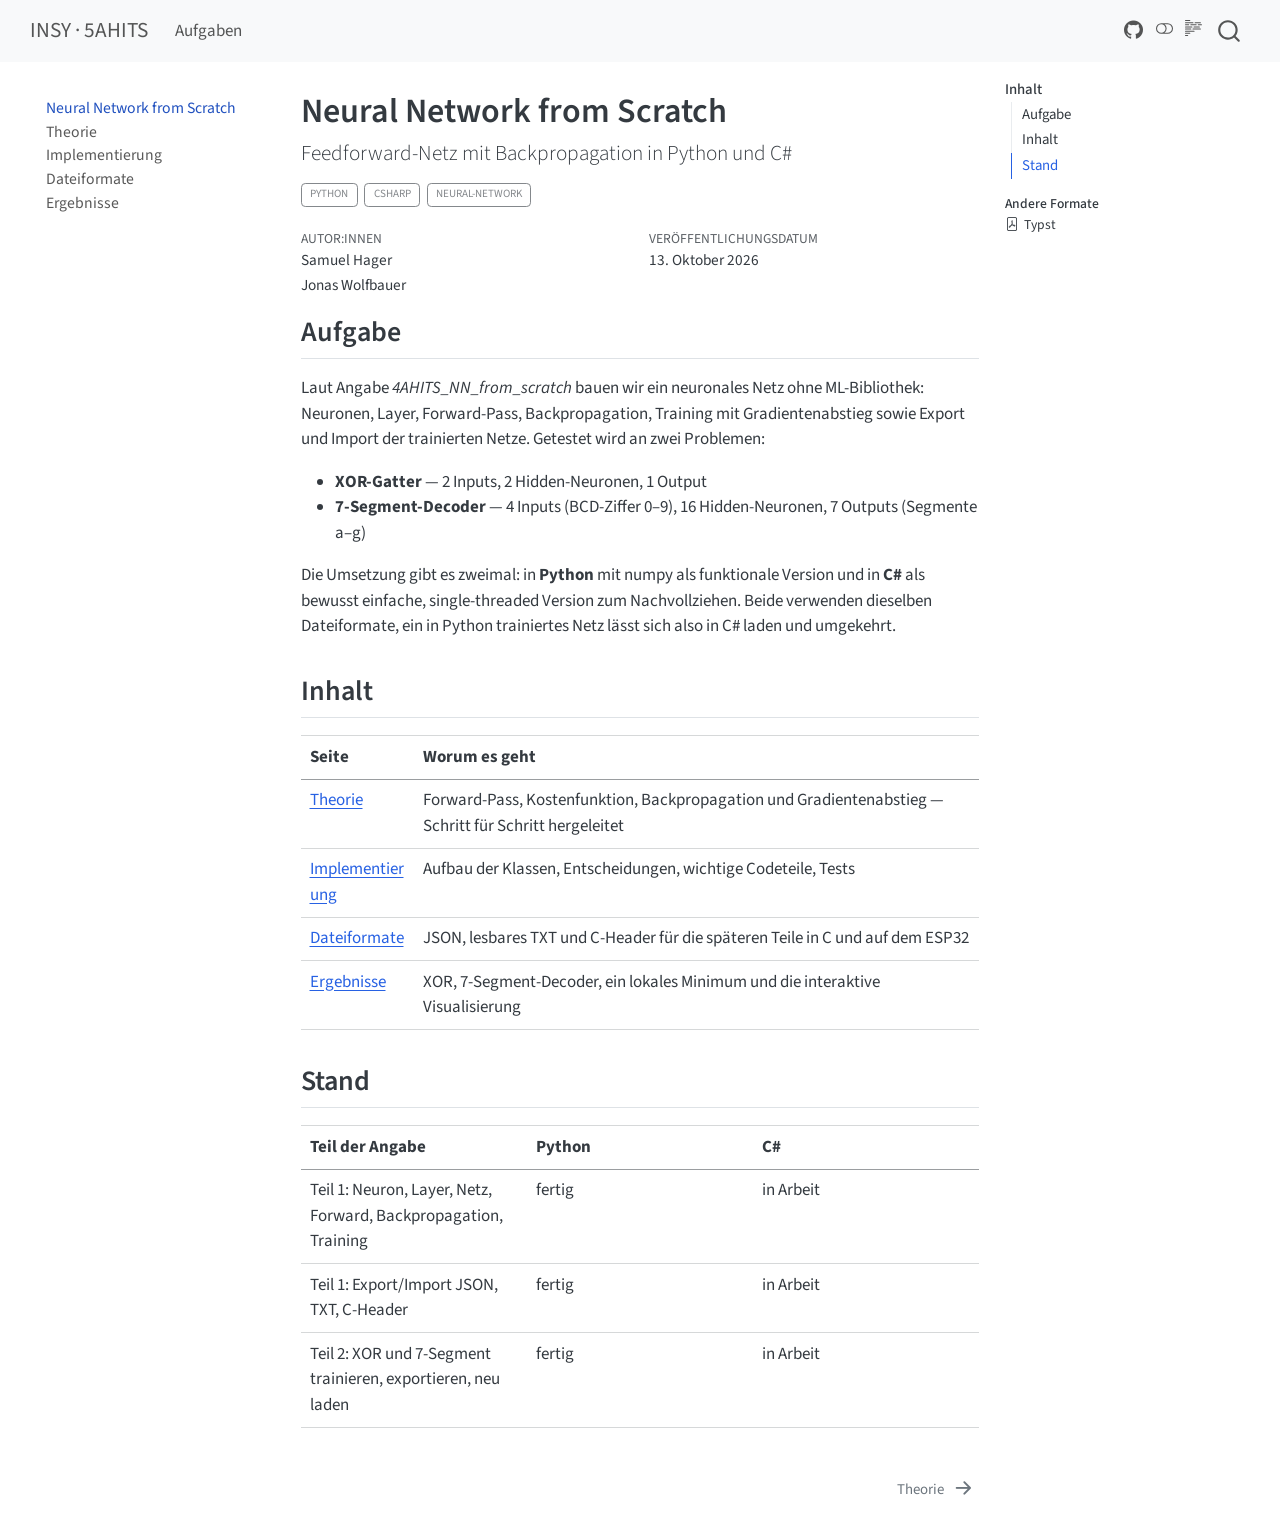
==== 01-neural-network/index.html @ b605497b "Built site for gh-pages" ====
<!DOCTYPE html>
<html xmlns="http://www.w3.org/1999/xhtml" lang="de" xml:lang="de"><head>

<meta charset="utf-8">
<meta name="generator" content="quarto-1.10.19">

<meta name="viewport" content="width=device-width, initial-scale=1.0, user-scalable=yes">

<meta name="author" content="Samuel Hager">
<meta name="author" content="Jonas Wolfbauer">

<title>Neural Network from Scratch – INSY · 5AHITS</title>
<style>
/* Default styles provided by pandoc.
** See https://pandoc.org/MANUAL.html#variables-for-html for config info.
*/
span.smallcaps{font-variant: small-caps;}
div.columns{display: flex; gap: 1.5em;}
div.column{flex: auto;}
@media screen {
div.columns{gap: min(4vw, 1.5em);}
div.column{overflow-x: auto;}
}
div.hanging-indent{margin-left: 1.5em; text-indent: -1.5em;}
ul.task-list{list-style: none;}
ul.task-list li input[type="checkbox"] {
  width: 0.8em;
  margin: 0 0.8em 0.2em -1em; /* quarto-specific, see https://github.com/quarto-dev/quarto-cli/issues/4556 */ 
  vertical-align: middle;
}
</style>


<script src="../site_libs/quarto-nav/quarto-nav.js"></script>
<script src="../site_libs/quarto-nav/headroom.min.js"></script>
<script src="../site_libs/clipboard/clipboard.min.js"></script>
<script src="../site_libs/quarto-search/autocomplete.umd.js"></script>
<script src="../site_libs/quarto-search/fuse.min.js"></script>
<script src="../site_libs/quarto-search/quarto-search.js"></script>
<meta name="quarto:offset" content="../">
<link href="../01-neural-network/theorie.html" rel="next">
<script src="../site_libs/quarto-html/quarto.js" type="module"></script>
<script src="../site_libs/quarto-html/tabsets/tabsets.js" type="module"></script>
<script src="../site_libs/quarto-html/popper.min.js"></script>
<script src="../site_libs/quarto-html/tippy.umd.min.js"></script>
<script src="../site_libs/quarto-html/anchor.min.js"></script>
<link href="../site_libs/quarto-html/tippy.css" rel="stylesheet">
<link href="../site_libs/quarto-html/quarto-syntax-highlighting-bf27225e3a48a9273f3daa8f8e829971.css" rel="stylesheet" class="quarto-color-scheme" id="quarto-text-highlighting-styles">
<link href="../site_libs/quarto-html/quarto-syntax-highlighting-dark-b626d73c4c936ccc3cb08be7d45d1df6.css" rel="stylesheet" class="quarto-color-scheme quarto-color-alternate" id="quarto-text-highlighting-styles">
<link href="../site_libs/quarto-html/quarto-syntax-highlighting-bf27225e3a48a9273f3daa8f8e829971.css" rel="stylesheet" class="quarto-color-scheme-extra" id="quarto-text-highlighting-styles">
<script src="../site_libs/bootstrap/bootstrap.min.js"></script>
<link href="../site_libs/bootstrap/bootstrap-icons.css" rel="stylesheet">
<link href="../site_libs/bootstrap/bootstrap-574f58f4068bb8f43535e6e9c10c5508.min.css" rel="stylesheet" append-hash="true" class="quarto-color-scheme" id="quarto-bootstrap" data-mode="light">
<link href="../site_libs/bootstrap/bootstrap-dark-c50a485a82000a384c27c438c4d1d959.min.css" rel="stylesheet" append-hash="true" class="quarto-color-scheme quarto-color-alternate" id="quarto-bootstrap" data-mode="dark">
<link href="../site_libs/bootstrap/bootstrap-574f58f4068bb8f43535e6e9c10c5508.min.css" rel="stylesheet" append-hash="true" class="quarto-color-scheme-extra" id="quarto-bootstrap" data-mode="light">
<script id="quarto-search-options" type="application/json">{
  "location": "navbar",
  "copy-button": false,
  "collapse-after": 3,
  "panel-placement": "end",
  "type": "overlay",
  "limit": 50,
  "keyboard-shortcut": [
    "f",
    "/",
    "s"
  ],
  "show-item-context": false,
  "language": {
    "search-no-results-text": "Keine Treffer",
    "search-matching-documents-text": "Treffer",
    "search-copy-link-title": "Link in die Suche kopieren",
    "search-hide-matches-text": "Zusätzliche Treffer verbergen",
    "search-more-match-text": "weitere Treffer in diesem Dokument",
    "search-more-matches-text": "weitere Treffer in diesem Dokument",
    "search-clear-button-title": "Zurücksetzen",
    "search-text-placeholder": "",
    "search-detached-cancel-button-title": "Abbrechen",
    "search-submit-button-title": "Abschicken",
    "search-label": "Suchen"
  }
}</script>
<style>html{ scroll-behavior: smooth; }</style>


</head>

<body class="nav-sidebar floating nav-fixed quarto-light"><script id="quarto-html-before-body" type="application/javascript">
    const toggleBodyColorMode = (bsSheetEl) => {
      const mode = bsSheetEl.getAttribute("data-mode");
      const bodyEl = window.document.querySelector("body");
      if (mode === "dark") {
        bodyEl.classList.add("quarto-dark");
        bodyEl.classList.remove("quarto-light");
      } else {
        bodyEl.classList.add("quarto-light");
        bodyEl.classList.remove("quarto-dark");
      }
    }
    const toggleBodyColorPrimary = () => {
      const bsSheetEl = window.document.querySelector("link#quarto-bootstrap:not([rel=disabled-stylesheet])");
      if (bsSheetEl) {
        toggleBodyColorMode(bsSheetEl);
      }
    }
    const setColorSchemeToggle = (alternate) => {
      const toggles = window.document.querySelectorAll('.quarto-color-scheme-toggle');
      for (let i=0; i < toggles.length; i++) {
        const toggle = toggles[i];
        if (toggle) {
          if (alternate) {
            toggle.classList.add("alternate");
          } else {
            toggle.classList.remove("alternate");
          }
        }
      }
    };
    const toggleColorMode = (alternate) => {
      // Switch the stylesheets
      const primaryStylesheets = window.document.querySelectorAll('link.quarto-color-scheme:not(.quarto-color-alternate)');
      const alternateStylesheets = window.document.querySelectorAll('link.quarto-color-scheme.quarto-color-alternate');
      manageTransitions('#quarto-margin-sidebar .nav-link', false);
      if (alternate) {
        // note: dark is layered on light, we don't disable primary!
        enableStylesheet(alternateStylesheets);
        for (const sheetNode of alternateStylesheets) {
          if (sheetNode.id === "quarto-bootstrap") {
            toggleBodyColorMode(sheetNode);
          }
        }
      } else {
        disableStylesheet(alternateStylesheets);
        enableStylesheet(primaryStylesheets)
        toggleBodyColorPrimary();
      }
      manageTransitions('#quarto-margin-sidebar .nav-link', true);
      // Switch the toggles
      setColorSchemeToggle(alternate)
      // Hack to workaround the fact that safari doesn't
      // properly recolor the scrollbar when toggling (#1455)
      if (navigator.userAgent.indexOf('Safari') > 0 && navigator.userAgent.indexOf('Chrome') == -1) {
        manageTransitions("body", false);
        window.scrollTo(0, 1);
        setTimeout(() => {
          window.scrollTo(0, 0);
          manageTransitions("body", true);
        }, 40);
      }
    }
    const disableStylesheet = (stylesheets) => {
      for (let i=0; i < stylesheets.length; i++) {
        const stylesheet = stylesheets[i];
        stylesheet.rel = 'disabled-stylesheet';
      }
    }
    const enableStylesheet = (stylesheets) => {
      for (let i=0; i < stylesheets.length; i++) {
        const stylesheet = stylesheets[i];
        if(stylesheet.rel !== 'stylesheet') { // for Chrome, which will still FOUC without this check
          stylesheet.rel = 'stylesheet';
        }
      }
    }
    const manageTransitions = (selector, allowTransitions) => {
      const els = window.document.querySelectorAll(selector);
      for (let i=0; i < els.length; i++) {
        const el = els[i];
        if (allowTransitions) {
          el.classList.remove('notransition');
        } else {
          el.classList.add('notransition');
        }
      }
    }
    const isFileUrl = () => {
      return window.location.protocol === 'file:';
    }
    const hasAlternateSentinel = () => {
      let styleSentinel = getColorSchemeSentinel();
      if (styleSentinel !== null) {
        return styleSentinel === "alternate";
      } else {
        return false;
      }
    }
    const setStyleSentinel = (alternate) => {
      const value = alternate ? "alternate" : "default";
      if (!isFileUrl()) {
        window.localStorage.setItem("quarto-color-scheme", value);
      } else {
        localAlternateSentinel = value;
      }
    }
    const getColorSchemeSentinel = () => {
      if (!isFileUrl()) {
        const storageValue = window.localStorage.getItem("quarto-color-scheme");
        return storageValue != null ? storageValue : localAlternateSentinel;
      } else {
        return localAlternateSentinel;
      }
    }
    const toggleGiscusIfUsed = (isAlternate, darkModeDefault) => {
      const baseTheme = document.querySelector('#giscus-base-theme')?.value ?? 'light';
      const alternateTheme = document.querySelector('#giscus-alt-theme')?.value ?? 'dark';
      let newTheme = '';
      if(authorPrefersDark) {
        newTheme = isAlternate ? baseTheme : alternateTheme;
      } else {
        newTheme = isAlternate ? alternateTheme : baseTheme;
      }
      const changeGiscusTheme = () => {
        // From: https://github.com/giscus/giscus/issues/336
        const sendMessage = (message) => {
          const iframe = document.querySelector('iframe.giscus-frame');
          if (!iframe) return;
          iframe.contentWindow.postMessage({ giscus: message }, 'https://giscus.app');
        }
        sendMessage({
          setConfig: {
            theme: newTheme
          }
        });
      }
      const isGiscussLoaded = window.document.querySelector('iframe.giscus-frame') !== null;
      if (isGiscussLoaded) {
        changeGiscusTheme();
      }
    };
    const authorPrefersDark = false;
    const darkModeDefault = authorPrefersDark;
      document.querySelector('link#quarto-text-highlighting-styles.quarto-color-scheme-extra').rel = 'disabled-stylesheet';
      document.querySelector('link#quarto-bootstrap.quarto-color-scheme-extra').rel = 'disabled-stylesheet';
    let localAlternateSentinel = darkModeDefault ? 'alternate' : 'default';
    // Dark / light mode switch
    window.quartoToggleColorScheme = () => {
      // Read the current dark / light value
      let toAlternate = !hasAlternateSentinel();
      toggleColorMode(toAlternate);
      setStyleSentinel(toAlternate);
      toggleGiscusIfUsed(toAlternate, darkModeDefault);
      window.dispatchEvent(new Event('resize'));
    };
    // Switch to dark mode if need be
    if (hasAlternateSentinel()) {
      toggleColorMode(true);
    } else {
      toggleColorMode(false);
    }
  </script>

<div id="quarto-search-results"></div>
  <header id="quarto-header" class="headroom fixed-top">
    <nav class="navbar navbar-expand-lg " data-bs-theme="dark">
      <div class="navbar-container container-fluid">
      <div class="navbar-brand-container mx-auto">
    <a class="navbar-brand" href="../index.html">
    <span class="navbar-title">INSY · 5AHITS</span>
    </a>
  </div>
            <div id="quarto-search" class="" title="Suchen"></div>
          <button class="navbar-toggler" type="button" data-bs-toggle="collapse" data-bs-target="#navbarCollapse" aria-controls="navbarCollapse" role="menu" aria-expanded="false" aria-label="Navigation umschalten" onclick="if (window.quartoToggleHeadroom) { window.quartoToggleHeadroom(); }">
  <span class="navbar-toggler-icon"></span>
</button>
          <div class="collapse navbar-collapse" id="navbarCollapse">
            <ul class="navbar-nav navbar-nav-scroll me-auto">
  <li class="nav-item">
    <a class="nav-link" href="../index.html"> 
<span class="menu-text">Aufgaben</span></a>
  </li>  
</ul>
            <ul class="navbar-nav navbar-nav-scroll ms-auto">
  <li class="nav-item compact">
    <a class="nav-link" href="https://github.com/Jonas-Wolfbauer/5AHITS_2026_2027_INSY"> <i class="bi bi-github" role="img" aria-label="Code auf GitHub">
</i> 
<span class="menu-text"></span></a>
  </li>  
</ul>
          </div> <!-- /navcollapse -->
            <div class="quarto-navbar-tools">
  <a href="" class="quarto-color-scheme-toggle quarto-navigation-tool  px-1" onclick="window.quartoToggleColorScheme(); return false;" title="Dunkelmodus umschalten"><i class="bi"></i></a>
  <a href="" class="quarto-reader-toggle quarto-navigation-tool px-1" onclick="window.quartoToggleReader(); return false;" title="Lesemodus umschalten">
  <div class="quarto-reader-toggle-btn">
  <i class="bi"></i>
  </div>
</a>
</div>
      </div> <!-- /container-fluid -->
    </nav>
  <nav class="quarto-secondary-nav">
    <div class="container-fluid d-flex">
      <button type="button" class="quarto-btn-toggle btn" data-bs-toggle="collapse" role="button" data-bs-target=".quarto-sidebar-collapse-item" aria-controls="quarto-sidebar" aria-expanded="false" aria-label="Seitenleiste umschalten" onclick="if (window.quartoToggleHeadroom) { window.quartoToggleHeadroom(); }">
        <i class="bi bi-layout-text-sidebar-reverse"></i>
      </button>
        <nav class="quarto-page-breadcrumbs" aria-label="breadcrumb"><ol class="breadcrumb"><li class="breadcrumb-item"><a href="../01-neural-network/index.html">Neural Network from Scratch</a></li></ol></nav>
        <a class="flex-grow-1" role="navigation" data-bs-toggle="collapse" data-bs-target=".quarto-sidebar-collapse-item" aria-controls="quarto-sidebar" aria-expanded="false" aria-label="Seitenleiste umschalten" onclick="if (window.quartoToggleHeadroom) { window.quartoToggleHeadroom(); }">      
        </a>
    </div>
  </nav>
</header>
<!-- content -->
<div id="quarto-content" class="quarto-container page-columns page-rows-contents page-layout-article page-navbar">
<!-- sidebar -->
  <nav id="quarto-sidebar" class="sidebar collapse collapse-horizontal quarto-sidebar-collapse-item sidebar-navigation floating overflow-auto">
    <div class="sidebar-menu-container"> 
    <ul class="list-unstyled mt-1">
        <li class="sidebar-item">
  <div class="sidebar-item-container"> 
  <a href="../01-neural-network/index.html" class="sidebar-item-text sidebar-link active">
 <span class="menu-text">Neural Network from Scratch</span></a>
  </div>
</li>
        <li class="sidebar-item">
  <div class="sidebar-item-container"> 
  <a href="../01-neural-network/theorie.html" class="sidebar-item-text sidebar-link">
 <span class="menu-text">Theorie</span></a>
  </div>
</li>
        <li class="sidebar-item">
  <div class="sidebar-item-container"> 
  <a href="../01-neural-network/implementierung.html" class="sidebar-item-text sidebar-link">
 <span class="menu-text">Implementierung</span></a>
  </div>
</li>
        <li class="sidebar-item">
  <div class="sidebar-item-container"> 
  <a href="../01-neural-network/dateiformate.html" class="sidebar-item-text sidebar-link">
 <span class="menu-text">Dateiformate</span></a>
  </div>
</li>
        <li class="sidebar-item">
  <div class="sidebar-item-container"> 
  <a href="../01-neural-network/ergebnisse.html" class="sidebar-item-text sidebar-link">
 <span class="menu-text">Ergebnisse</span></a>
  </div>
</li>
    </ul>
    </div>
</nav>
<div id="quarto-sidebar-glass" class="quarto-sidebar-collapse-item" data-bs-toggle="collapse" data-bs-target=".quarto-sidebar-collapse-item"></div>
<!-- margin-sidebar -->
    <div id="quarto-margin-sidebar" class="sidebar margin-sidebar">
        <nav id="TOC" role="doc-toc" class="toc-active">
    <h2 id="toc-title">Inhalt</h2>
   
  <ul>
  <li><a href="#aufgabe" id="toc-aufgabe" class="nav-link active" data-scroll-target="#aufgabe">Aufgabe</a></li>
  <li><a href="#inhalt" id="toc-inhalt" class="nav-link" data-scroll-target="#inhalt">Inhalt</a></li>
  <li><a href="#stand" id="toc-stand" class="nav-link" data-scroll-target="#stand">Stand</a></li>
  </ul>
<div class="quarto-alternate-formats"><h2>Andere Formate</h2><ul><li><a href="index.pdf"><i class="bi bi-file-pdf"></i>Typst</a></li></ul></div></nav>
    </div>
<!-- main -->
<main class="content" id="quarto-document-content">


<header id="title-block-header" class="quarto-title-block default">
<div class="quarto-title">
<h1 class="title">Neural Network from Scratch</h1>
<p class="subtitle lead">Feedforward-Netz mit Backpropagation in Python und C#</p>
  <div class="quarto-categories">
    <div class="quarto-category">python</div>
    <div class="quarto-category">csharp</div>
    <div class="quarto-category">neural-network</div>
  </div>
  </div>



<div class="quarto-title-meta">

    <div>
    <div class="quarto-title-meta-heading">Autor:innen</div>
    <div class="quarto-title-meta-contents">
             <p>Samuel Hager </p>
             <p>Jonas Wolfbauer </p>
          </div>
  </div>
    
    <div>
    <div class="quarto-title-meta-heading">Veröffentlichungsdatum</div>
    <div class="quarto-title-meta-contents">
      <p class="date">13. Oktober 2026</p>
    </div>
  </div>
  
    
  </div>
  


</header>


<section id="aufgabe" class="level2">
<h2 class="anchored" data-anchor-id="aufgabe">Aufgabe</h2>
<p>Laut Angabe <em>4AHITS_NN_from_scratch</em> bauen wir ein neuronales Netz ohne ML-Bibliothek: Neuronen, Layer, Forward-Pass, Backpropagation, Training mit Gradientenabstieg sowie Export und Import der trainierten Netze. Getestet wird an zwei Problemen:</p>
<ul>
<li><strong>XOR-Gatter</strong> — 2 Inputs, 2 Hidden-Neuronen, 1 Output</li>
<li><strong>7-Segment-Decoder</strong> — 4 Inputs (BCD-Ziffer 0–9), 16 Hidden-Neuronen, 7 Outputs (Segmente a–g)</li>
</ul>
<p>Die Umsetzung gibt es zweimal: in <strong>Python</strong> mit numpy als funktionale Version und in <strong>C#</strong> als bewusst einfache, single-threaded Version zum Nachvollziehen. Beide verwenden dieselben Dateiformate, ein in Python trainiertes Netz lässt sich also in C# laden und umgekehrt.</p>
</section>
<section id="inhalt" class="level2">
<h2 class="anchored" data-anchor-id="inhalt">Inhalt</h2>
<table class="caption-top table">
<thead>
<tr class="header">
<th>Seite</th>
<th>Worum es geht</th>
</tr>
</thead>
<tbody>
<tr class="odd">
<td><a href="../01-neural-network/theorie.html">Theorie</a></td>
<td>Forward-Pass, Kostenfunktion, Backpropagation und Gradientenabstieg — Schritt für Schritt hergeleitet</td>
</tr>
<tr class="even">
<td><a href="../01-neural-network/implementierung.html">Implementierung</a></td>
<td>Aufbau der Klassen, Entscheidungen, wichtige Codeteile, Tests</td>
</tr>
<tr class="odd">
<td><a href="../01-neural-network/dateiformate.html">Dateiformate</a></td>
<td>JSON, lesbares TXT und C-Header für die späteren Teile in C und auf dem ESP32</td>
</tr>
<tr class="even">
<td><a href="../01-neural-network/ergebnisse.html">Ergebnisse</a></td>
<td>XOR, 7-Segment-Decoder, ein lokales Minimum und die interaktive Visualisierung</td>
</tr>
</tbody>
</table>
</section>
<section id="stand" class="level2">
<h2 class="anchored" data-anchor-id="stand">Stand</h2>
<table class="caption-top table">
<colgroup>
<col style="width: 33%">
<col style="width: 33%">
<col style="width: 33%">
</colgroup>
<thead>
<tr class="header">
<th>Teil der Angabe</th>
<th>Python</th>
<th>C#</th>
</tr>
</thead>
<tbody>
<tr class="odd">
<td>Teil 1: Neuron, Layer, Netz, Forward, Backpropagation, Training</td>
<td>fertig</td>
<td>in Arbeit</td>
</tr>
<tr class="even">
<td>Teil 1: Export/Import JSON, TXT, C-Header</td>
<td>fertig</td>
<td>in Arbeit</td>
</tr>
<tr class="odd">
<td>Teil 2: XOR und 7-Segment trainieren, exportieren, neu laden</td>
<td>fertig</td>
<td>in Arbeit</td>
</tr>
</tbody>
</table>


</section>

</main> <!-- /main -->
<script id="quarto-html-after-body" type="application/javascript">
  window.document.addEventListener("DOMContentLoaded", function (event) {
    // Ensure there is a toggle, if there isn't float one in the top right
    if (window.document.querySelector('.quarto-color-scheme-toggle') === null) {
      const a = window.document.createElement('a');
      a.classList.add('top-right');
      a.classList.add('quarto-color-scheme-toggle');
      a.href = "";
      a.onclick = function() { try { window.quartoToggleColorScheme(); } catch {} return false; };
      const i = window.document.createElement("i");
      i.classList.add('bi');
      a.appendChild(i);
      window.document.body.appendChild(a);
    }
    setColorSchemeToggle(hasAlternateSentinel())
    const icon = "";
    const anchorJS = new window.AnchorJS();
    anchorJS.options = {
      placement: 'right',
      icon: icon
    };
    anchorJS.add('.anchored');
    const isCodeAnnotation = (el) => {
      for (const clz of el.classList) {
        if (clz.startsWith('code-annotation-')) {                     
          return true;
        }
      }
      return false;
    }
    const onCopySuccess = function(e) {
      // button target
      const button = e.trigger;
      // don't keep focus
      button.blur();
      // flash "checked"
      button.classList.add('code-copy-button-checked');
      var currentTitle = button.getAttribute("title");
      button.setAttribute("title", "Kopiert");
      let tooltip;
      if (window.bootstrap) {
        button.setAttribute("data-bs-toggle", "tooltip");
        button.setAttribute("data-bs-placement", "left");
        button.setAttribute("data-bs-title", "Kopiert");
        tooltip = new bootstrap.Tooltip(button, 
          { trigger: "manual", 
            customClass: "code-copy-button-tooltip",
            offset: [0, -8]});
        tooltip.show();    
      }
      setTimeout(function() {
        if (tooltip) {
          tooltip.hide();
          button.removeAttribute("data-bs-title");
          button.removeAttribute("data-bs-toggle");
          button.removeAttribute("data-bs-placement");
        }
        button.setAttribute("title", currentTitle);
        button.classList.remove('code-copy-button-checked');
      }, 1000);
      // clear code selection
      e.clearSelection();
    }
    const getTextToCopy = function(trigger) {
      const outerScaffold = trigger.parentElement.cloneNode(true);
      const codeEl = outerScaffold.querySelector('code');
      for (const childEl of codeEl.children) {
        if (isCodeAnnotation(childEl)) {
          childEl.remove();
        }
      }
      return codeEl.innerText;
    }
    const clipboard = new window.ClipboardJS('.code-copy-button:not([data-in-quarto-modal])', {
      text: getTextToCopy
    });
    clipboard.on('success', onCopySuccess);
    if (window.document.getElementById('quarto-embedded-source-code-modal')) {
      const clipboardModal = new window.ClipboardJS('.code-copy-button[data-in-quarto-modal]', {
        text: getTextToCopy,
        container: window.document.getElementById('quarto-embedded-source-code-modal')
      });
      clipboardModal.on('success', onCopySuccess);
    }
      var localhostRegex = new RegExp(/^(?:http|https):\/\/localhost\:?[0-9]*\//);
      var mailtoRegex = new RegExp(/^mailto:/);
        var filterRegex = new RegExp("https:\/\/jonas-wolfbauer\.github\.io\/5AHITS_2026_2027_INSY\/");
      var isInternal = (href) => {
          return filterRegex.test(href) || localhostRegex.test(href) || mailtoRegex.test(href);
      }
      // Inspect non-navigation links and adorn them if external
     var links = window.document.querySelectorAll('a[href]:not(.nav-link):not(.navbar-brand):not(.toc-action):not(.sidebar-link):not(.sidebar-item-toggle):not(.pagination-link):not(.no-external):not([aria-hidden]):not(.dropdown-item):not(.quarto-navigation-tool):not(.about-link)');
      for (var i=0; i<links.length; i++) {
        const link = links[i];
        if (!isInternal(link.href)) {
          // undo the damage that might have been done by quarto-nav.js in the case of
          // links that we want to consider external
          if (link.dataset.originalHref !== undefined) {
            link.href = link.dataset.originalHref;
          }
        }
      }
    function tippyHover(el, contentFn, onTriggerFn, onUntriggerFn) {
      const config = {
        allowHTML: true,
        maxWidth: 500,
        delay: 100,
        arrow: false,
        appendTo: function(el) {
            return el.parentElement;
        },
        interactive: true,
        interactiveBorder: 10,
        theme: 'quarto',
        placement: 'bottom-start',
      };
      if (contentFn) {
        config.content = contentFn;
      }
      if (onTriggerFn) {
        config.onTrigger = onTriggerFn;
      }
      if (onUntriggerFn) {
        config.onUntrigger = onUntriggerFn;
      }
      window.tippy(el, config); 
    }
    const noterefs = window.document.querySelectorAll('a[role="doc-noteref"]');
    for (var i=0; i<noterefs.length; i++) {
      const ref = noterefs[i];
      tippyHover(ref, function() {
        // use id or data attribute instead here
        let href = ref.getAttribute('data-footnote-href') || ref.getAttribute('href');
        try { href = new URL(href).hash; } catch {}
        const id = href.replace(/^#\/?/, "");
        const note = window.document.getElementById(id);
        if (note) {
          return note.innerHTML;
        } else {
          return "";
        }
      });
    }
    const xrefs = window.document.querySelectorAll('a.quarto-xref');
    const processXRef = (id, note) => {
      // Strip column container classes
      const stripColumnClz = (el) => {
        el.classList.remove("page-full", "page-columns");
        if (el.children) {
          for (const child of el.children) {
            stripColumnClz(child);
          }
        }
      }
      stripColumnClz(note)
      if (id === null || id.startsWith('sec-')) {
        // Special case sections, only their first couple elements
        const container = document.createElement("div");
        if (note.children && note.children.length > 2) {
          container.appendChild(note.children[0].cloneNode(true));
          for (let i = 1; i < note.children.length; i++) {
            const child = note.children[i];
            if (child.tagName === "P" && child.innerText === "") {
              continue;
            } else {
              container.appendChild(child.cloneNode(true));
              break;
            }
          }
          if (window.Quarto?.typesetMath) {
            window.Quarto.typesetMath(container);
          }
          return container.innerHTML
        } else {
          if (window.Quarto?.typesetMath) {
            window.Quarto.typesetMath(note);
          }
          return note.innerHTML;
        }
      } else {
        // Remove any anchor links if they are present
        const anchorLink = note.querySelector('a.anchorjs-link');
        if (anchorLink) {
          anchorLink.remove();
        }
        if (window.Quarto?.typesetMath) {
          window.Quarto.typesetMath(note);
        }
        if (note.classList.contains("callout")) {
          return note.outerHTML;
        } else {
          return note.innerHTML;
        }
      }
    }
    for (var i=0; i<xrefs.length; i++) {
      const xref = xrefs[i];
      tippyHover(xref, undefined, function(instance) {
        instance.disable();
        let url = xref.getAttribute('href');
        let hash = undefined; 
        if (url.startsWith('#')) {
          hash = url;
        } else {
          try { hash = new URL(url).hash; } catch {}
        }
        if (hash) {
          const id = hash.replace(/^#\/?/, "");
          const note = window.document.getElementById(id);
          if (note !== null) {
            try {
              const html = processXRef(id, note.cloneNode(true));
              instance.setContent(html);
            } finally {
              instance.enable();
              instance.show();
            }
          } else {
            // See if we can fetch this
            fetch(url.split('#')[0])
            .then(res => res.text())
            .then(html => {
              const parser = new DOMParser();
              const htmlDoc = parser.parseFromString(html, "text/html");
              const note = htmlDoc.getElementById(id);
              if (note !== null) {
                const html = processXRef(id, note);
                instance.setContent(html);
              } 
            }).finally(() => {
              instance.enable();
              instance.show();
            });
          }
        } else {
          // See if we can fetch a full url (with no hash to target)
          // This is a special case and we should probably do some content thinning / targeting
          fetch(url)
          .then(res => res.text())
          .then(html => {
            const parser = new DOMParser();
            const htmlDoc = parser.parseFromString(html, "text/html");
            const note = htmlDoc.querySelector('main.content');
            if (note !== null) {
              // This should only happen for chapter cross references
              // (since there is no id in the URL)
              // remove the first header
              if (note.children.length > 0 && note.children[0].tagName === "HEADER") {
                note.children[0].remove();
              }
              const html = processXRef(null, note);
              instance.setContent(html);
            } 
          }).finally(() => {
            instance.enable();
            instance.show();
          });
        }
      }, function(instance) {
      });
    }
        let selectedAnnoteEl;
        const selectorForAnnotation = ( cell, annotation) => {
          let cellAttr = 'data-code-cell="' + cell + '"';
          let lineAttr = 'data-code-annotation="' +  annotation + '"';
          const selector = 'span[' + cellAttr + '][' + lineAttr + ']';
          return selector;
        }
        const selectCodeLines = (annoteEl) => {
          const doc = window.document;
          const targetCell = annoteEl.getAttribute("data-target-cell");
          const targetAnnotation = annoteEl.getAttribute("data-target-annotation");
          const annoteSpan = window.document.querySelector(selectorForAnnotation(targetCell, targetAnnotation));
          const lines = annoteSpan.getAttribute("data-code-lines").split(",");
          const lineIds = lines.map((line) => {
            return targetCell + "-" + line;
          })
          let top = null;
          let height = null;
          let parent = null;
          if (lineIds.length > 0) {
              //compute the position of the single el (top and bottom and make a div)
              const el = window.document.getElementById(lineIds[0]);
              top = el.offsetTop;
              height = el.offsetHeight;
              parent = el.parentElement.parentElement;
            if (lineIds.length > 1) {
              const lastEl = window.document.getElementById(lineIds[lineIds.length - 1]);
              const bottom = lastEl.offsetTop + lastEl.offsetHeight;
              height = bottom - top;
            }
            if (top !== null && height !== null && parent !== null) {
              // cook up a div (if necessary) and position it 
              let div = window.document.getElementById("code-annotation-line-highlight");
              if (div === null) {
                div = window.document.createElement("div");
                div.setAttribute("id", "code-annotation-line-highlight");
                div.style.position = 'absolute';
                parent.appendChild(div);
              }
              div.style.top = top - 2 + "px";
              div.style.height = height + 4 + "px";
              div.style.left = 0;
              let gutterDiv = window.document.getElementById("code-annotation-line-highlight-gutter");
              if (gutterDiv === null) {
                gutterDiv = window.document.createElement("div");
                gutterDiv.setAttribute("id", "code-annotation-line-highlight-gutter");
                gutterDiv.style.position = 'absolute';
                const codeCell = window.document.getElementById(targetCell);
                const gutter = codeCell.querySelector('.code-annotation-gutter');
                gutter.appendChild(gutterDiv);
              }
              gutterDiv.style.top = top - 2 + "px";
              gutterDiv.style.height = height + 4 + "px";
            }
            selectedAnnoteEl = annoteEl;
          }
        };
        const unselectCodeLines = () => {
          const elementsIds = ["code-annotation-line-highlight", "code-annotation-line-highlight-gutter"];
          elementsIds.forEach((elId) => {
            const div = window.document.getElementById(elId);
            if (div) {
              div.remove();
            }
          });
          selectedAnnoteEl = undefined;
        };
          // Handle positioning of the toggle
      window.addEventListener(
        "resize",
        throttle(() => {
          elRect = undefined;
          if (selectedAnnoteEl) {
            selectCodeLines(selectedAnnoteEl);
          }
        }, 10)
      );
      function throttle(fn, ms) {
      let throttle = false;
      let timer;
        return (...args) => {
          if(!throttle) { // first call gets through
              fn.apply(this, args);
              throttle = true;
          } else { // all the others get throttled
              if(timer) clearTimeout(timer); // cancel #2
              timer = setTimeout(() => {
                fn.apply(this, args);
                timer = throttle = false;
              }, ms);
          }
        };
      }
        // Attach click handler to the DT
        const annoteDls = window.document.querySelectorAll('dt[data-target-cell]');
        for (const annoteDlNode of annoteDls) {
          annoteDlNode.addEventListener('click', (event) => {
            const clickedEl = event.target;
            if (clickedEl !== selectedAnnoteEl) {
              unselectCodeLines();
              const activeEl = window.document.querySelector('dt[data-target-cell].code-annotation-active');
              if (activeEl) {
                activeEl.classList.remove('code-annotation-active');
              }
              selectCodeLines(clickedEl);
              clickedEl.classList.add('code-annotation-active');
            } else {
              // Unselect the line
              unselectCodeLines();
              clickedEl.classList.remove('code-annotation-active');
            }
          });
        }
    const findCites = (el) => {
      const parentEl = el.parentElement;
      if (parentEl) {
        const cites = parentEl.dataset.cites;
        if (cites) {
          return {
            el,
            cites: cites.split(' ')
          };
        } else {
          return findCites(el.parentElement)
        }
      } else {
        return undefined;
      }
    };
    var bibliorefs = window.document.querySelectorAll('a[role="doc-biblioref"]');
    for (var i=0; i<bibliorefs.length; i++) {
      const ref = bibliorefs[i];
      const citeInfo = findCites(ref);
      if (citeInfo) {
        tippyHover(citeInfo.el, function() {
          var popup = window.document.createElement('div');
          citeInfo.cites.forEach(function(cite) {
            var citeDiv = window.document.createElement('div');
            citeDiv.classList.add('hanging-indent');
            citeDiv.classList.add('csl-entry');
            var biblioDiv = window.document.getElementById('ref-' + cite);
            if (biblioDiv) {
              citeDiv.innerHTML = biblioDiv.innerHTML;
            }
            popup.appendChild(citeDiv);
          });
          return popup.innerHTML;
        });
      }
    }
  });
  </script>
<nav class="page-navigation">
  <div class="nav-page nav-page-previous">
  </div>
  <div class="nav-page nav-page-next">
      <a href="../01-neural-network/theorie.html" class="pagination-link" aria-label="Theorie">
        <span class="nav-page-text">Theorie</span> <i class="bi bi-arrow-right-short"></i>
      </a>
  </div>
</nav>
</div> <!-- /content -->




<script src="../site_libs/quarto-html/zenscroll-min.js"></script>
</body></html>
---- site_libs/quarto-html/tippy.css ----
.tippy-box[data-animation=fade][data-state=hidden]{opacity:0}[data-tippy-root]{max-width:calc(100vw - 10px)}.tippy-box{position:relative;background-color:#333;color:#fff;border-radius:4px;font-size:14px;line-height:1.4;white-space:normal;outline:0;transition-property:transform,visibility,opacity}.tippy-box[data-placement^=top]>.tippy-arrow{bottom:0}.tippy-box[data-placement^=top]>.tippy-arrow:before{bottom:-7px;left:0;border-width:8px 8px 0;border-top-color:initial;transform-origin:center top}.tippy-box[data-placement^=bottom]>.tippy-arrow{top:0}.tippy-box[data-placement^=bottom]>.tippy-arrow:before{top:-7px;left:0;border-width:0 8px 8px;border-bottom-color:initial;transform-origin:center bottom}.tippy-box[data-placement^=left]>.tippy-arrow{right:0}.tippy-box[data-placement^=left]>.tippy-arrow:before{border-width:8px 0 8px 8px;border-left-color:initial;right:-7px;transform-origin:center left}.tippy-box[data-placement^=right]>.tippy-arrow{left:0}.tippy-box[data-placement^=right]>.tippy-arrow:before{left:-7px;border-width:8px 8px 8px 0;border-right-color:initial;transform-origin:center right}.tippy-box[data-inertia][data-state=visible]{transition-timing-function:cubic-bezier(.54,1.5,.38,1.11)}.tippy-arrow{width:16px;height:16px;color:#333}.tippy-arrow:before{content:"";position:absolute;border-color:transparent;border-style:solid}.tippy-content{position:relative;padding:5px 9px;z-index:1}
---- site_libs/quarto-html/quarto-syntax-highlighting-bf27225e3a48a9273f3daa8f8e829971.css ----
/* quarto syntax highlight colors */
:root {
  --quarto-hl-ot-color: #003B4F;
  --quarto-hl-at-color: #657422;
  --quarto-hl-ss-color: #20794D;
  --quarto-hl-an-color: #5E5E5E;
  --quarto-hl-fu-color: #4758AB;
  --quarto-hl-st-color: #20794D;
  --quarto-hl-cf-color: #003B4F;
  --quarto-hl-op-color: #5E5E5E;
  --quarto-hl-er-color: #AD0000;
  --quarto-hl-bn-color: #AD0000;
  --quarto-hl-al-color: #AD0000;
  --quarto-hl-va-color: #111111;
  --quarto-hl-bu-color: inherit;
  --quarto-hl-ex-color: inherit;
  --quarto-hl-pp-color: #AD0000;
  --quarto-hl-in-color: #5E5E5E;
  --quarto-hl-vs-color: #20794D;
  --quarto-hl-wa-color: #5E5E5E;
  --quarto-hl-do-color: #5E5E5E;
  --quarto-hl-im-color: #00769E;
  --quarto-hl-ch-color: #20794D;
  --quarto-hl-dt-color: #AD0000;
  --quarto-hl-fl-color: #AD0000;
  --quarto-hl-co-color: #5E5E5E;
  --quarto-hl-cv-color: #5E5E5E;
  --quarto-hl-cn-color: #8f5902;
  --quarto-hl-sc-color: #5E5E5E;
  --quarto-hl-dv-color: #AD0000;
  --quarto-hl-kw-color: #003B4F;
}

/* other quarto variables */
:root {
  --quarto-font-monospace: SFMono-Regular, Menlo, Monaco, Consolas, "Liberation Mono", "Courier New", monospace;
}

/* syntax highlight based on Pandoc's rules */
pre > code.sourceCode > span {
  color: #003B4F;
}

code.sourceCode > span {
  color: #003B4F;
}

div.sourceCode,
div.sourceCode pre.sourceCode {
  color: #003B4F;
}

/* Normal */
code span {
  color: #003B4F;
}

/* Alert */
code span.al {
  color: #AD0000;
  font-style: inherit;
}

/* Annotation */
code span.an {
  color: #5E5E5E;
  font-style: inherit;
}

/* Attribute */
code span.at {
  color: #657422;
  font-style: inherit;
}

/* BaseN */
code span.bn {
  color: #AD0000;
  font-style: inherit;
}

/* BuiltIn */
code span.bu {
  font-style: inherit;
}

/* ControlFlow */
code span.cf {
  color: #003B4F;
  font-weight: bold;
  font-style: inherit;
}

/* Char */
code span.ch {
  color: #20794D;
  font-style: inherit;
}

/* Constant */
code span.cn {
  color: #8f5902;
  font-style: inherit;
}

/* Comment */
code span.co {
  color: #5E5E5E;
  font-style: inherit;
}

/* CommentVar */
code span.cv {
  color: #5E5E5E;
  font-style: italic;
}

/* Documentation */
code span.do {
  color: #5E5E5E;
  font-style: italic;
}

/* DataType */
code span.dt {
  color: #AD0000;
  font-style: inherit;
}

/* DecVal */
code span.dv {
  color: #AD0000;
  font-style: inherit;
}

/* Error */
code span.er {
  color: #AD0000;
  font-style: inherit;
}

/* Extension */
code span.ex {
  font-style: inherit;
}

/* Float */
code span.fl {
  color: #AD0000;
  font-style: inherit;
}

/* Function */
code span.fu {
  color: #4758AB;
  font-style: inherit;
}

/* Import */
code span.im {
  color: #00769E;
  font-style: inherit;
}

/* Information */
code span.in {
  color: #5E5E5E;
  font-style: inherit;
}

/* Keyword */
code span.kw {
  color: #003B4F;
  font-weight: bold;
  font-style: inherit;
}

/* Operator */
code span.op {
  color: #5E5E5E;
  font-style: inherit;
}

/* Other */
code span.ot {
  color: #003B4F;
  font-style: inherit;
}

/* Preprocessor */
code span.pp {
  color: #AD0000;
  font-style: inherit;
}

/* SpecialChar */
code span.sc {
  color: #5E5E5E;
  font-style: inherit;
}

/* SpecialString */
code span.ss {
  color: #20794D;
  font-style: inherit;
}

/* String */
code span.st {
  color: #20794D;
  font-style: inherit;
}

/* Variable */
code span.va {
  color: #111111;
  font-style: inherit;
}

/* VerbatimString */
code span.vs {
  color: #20794D;
  font-style: inherit;
}

/* Warning */
code span.wa {
  color: #5E5E5E;
  font-style: italic;
}

.prevent-inlining {
  content: "</";
}

/*# sourceMappingURL=8be38f48d34c45af72792cbd699585e7.css.map */
---- site_libs/quarto-html/quarto-syntax-highlighting-dark-b626d73c4c936ccc3cb08be7d45d1df6.css ----
/* quarto syntax highlight colors */
:root {
  --quarto-hl-al-color: #f07178;
  --quarto-hl-an-color: #d4d0ab;
  --quarto-hl-at-color: #00e0e0;
  --quarto-hl-bn-color: #d4d0ab;
  --quarto-hl-bu-color: #abe338;
  --quarto-hl-ch-color: #abe338;
  --quarto-hl-co-color: #f8f8f2;
  --quarto-hl-cv-color: #ffd700;
  --quarto-hl-cn-color: #ffd700;
  --quarto-hl-cf-color: #ffa07a;
  --quarto-hl-dt-color: #ffa07a;
  --quarto-hl-dv-color: #d4d0ab;
  --quarto-hl-do-color: #f8f8f2;
  --quarto-hl-er-color: #f07178;
  --quarto-hl-ex-color: #00e0e0;
  --quarto-hl-fl-color: #d4d0ab;
  --quarto-hl-fu-color: #ffa07a;
  --quarto-hl-im-color: #abe338;
  --quarto-hl-in-color: #d4d0ab;
  --quarto-hl-kw-color: #ffa07a;
  --quarto-hl-op-color: #ffa07a;
  --quarto-hl-ot-color: #00e0e0;
  --quarto-hl-pp-color: #dcc6e0;
  --quarto-hl-re-color: #00e0e0;
  --quarto-hl-sc-color: #abe338;
  --quarto-hl-ss-color: #abe338;
  --quarto-hl-st-color: #abe338;
  --quarto-hl-va-color: #00e0e0;
  --quarto-hl-vs-color: #abe338;
  --quarto-hl-wa-color: #dcc6e0;
}

/* other quarto variables */
:root {
  --quarto-font-monospace: SFMono-Regular, Menlo, Monaco, Consolas, "Liberation Mono", "Courier New", monospace;
}

/* syntax highlight based on Pandoc's rules */
pre > code.sourceCode > span {
  color: #f8f8f2;
}

code.sourceCode > span {
  color: #f8f8f2;
}

div.sourceCode,
div.sourceCode pre.sourceCode {
  color: #f8f8f2;
}

/* Normal */
code span {
  color: #f8f8f2;
}

/* Alert */
code span.al {
  color: #f07178;
}

/* Annotation */
code span.an {
  color: #d4d0ab;
}

/* Attribute */
code span.at {
  color: #00e0e0;
}

/* BaseN */
code span.bn {
  color: #d4d0ab;
}

/* BuiltIn */
code span.bu {
  color: #abe338;
}

/* ControlFlow */
code span.cf {
  font-weight: bold;
  color: #ffa07a;
}

/* Char */
code span.ch {
  color: #abe338;
}

/* Constant */
code span.cn {
  color: #ffd700;
}

/* Comment */
code span.co {
  font-style: italic;
  color: #f8f8f2;
}

/* CommentVar */
code span.cv {
  color: #ffd700;
}

/* Documentation */
code span.do {
  color: #f8f8f2;
}

/* DataType */
code span.dt {
  color: #ffa07a;
}

/* DecVal */
code span.dv {
  color: #d4d0ab;
}

/* Error */
code span.er {
  color: #f07178;
  text-decoration: underline;
}

/* Extension */
code span.ex {
  font-weight: bold;
  color: #00e0e0;
}

/* Float */
code span.fl {
  color: #d4d0ab;
}

/* Function */
code span.fu {
  color: #ffa07a;
}

/* Import */
code span.im {
  color: #abe338;
}

/* Information */
code span.in {
  color: #d4d0ab;
}

/* Keyword */
code span.kw {
  font-weight: bold;
  color: #ffa07a;
}

/* Operator */
code span.op {
  color: #ffa07a;
}

/* Other */
code span.ot {
  color: #00e0e0;
}

/* Preprocessor */
code span.pp {
  color: #dcc6e0;
}

/* RegionMarker */
code span.re {
  background-color: #f8f8f2;
  color: #00e0e0;
}

/* SpecialChar */
code span.sc {
  color: #abe338;
}

/* SpecialString */
code span.ss {
  color: #abe338;
}

/* String */
code span.st {
  color: #abe338;
}

/* Variable */
code span.va {
  color: #00e0e0;
}

/* VerbatimString */
code span.vs {
  color: #abe338;
}

/* Warning */
code span.wa {
  color: #dcc6e0;
}

.prevent-inlining {
  content: "</";
}

/*# sourceMappingURL=a269c63e8167c3ae395728e86feb0848.css.map */
---- site_libs/quarto-html/quarto-syntax-highlighting-bf27225e3a48a9273f3daa8f8e829971.css ----
/* quarto syntax highlight colors */
:root {
  --quarto-hl-ot-color: #003B4F;
  --quarto-hl-at-color: #657422;
  --quarto-hl-ss-color: #20794D;
  --quarto-hl-an-color: #5E5E5E;
  --quarto-hl-fu-color: #4758AB;
  --quarto-hl-st-color: #20794D;
  --quarto-hl-cf-color: #003B4F;
  --quarto-hl-op-color: #5E5E5E;
  --quarto-hl-er-color: #AD0000;
  --quarto-hl-bn-color: #AD0000;
  --quarto-hl-al-color: #AD0000;
  --quarto-hl-va-color: #111111;
  --quarto-hl-bu-color: inherit;
  --quarto-hl-ex-color: inherit;
  --quarto-hl-pp-color: #AD0000;
  --quarto-hl-in-color: #5E5E5E;
  --quarto-hl-vs-color: #20794D;
  --quarto-hl-wa-color: #5E5E5E;
  --quarto-hl-do-color: #5E5E5E;
  --quarto-hl-im-color: #00769E;
  --quarto-hl-ch-color: #20794D;
  --quarto-hl-dt-color: #AD0000;
  --quarto-hl-fl-color: #AD0000;
  --quarto-hl-co-color: #5E5E5E;
  --quarto-hl-cv-color: #5E5E5E;
  --quarto-hl-cn-color: #8f5902;
  --quarto-hl-sc-color: #5E5E5E;
  --quarto-hl-dv-color: #AD0000;
  --quarto-hl-kw-color: #003B4F;
}

/* other quarto variables */
:root {
  --quarto-font-monospace: SFMono-Regular, Menlo, Monaco, Consolas, "Liberation Mono", "Courier New", monospace;
}

/* syntax highlight based on Pandoc's rules */
pre > code.sourceCode > span {
  color: #003B4F;
}

code.sourceCode > span {
  color: #003B4F;
}

div.sourceCode,
div.sourceCode pre.sourceCode {
  color: #003B4F;
}

/* Normal */
code span {
  color: #003B4F;
}

/* Alert */
code span.al {
  color: #AD0000;
  font-style: inherit;
}

/* Annotation */
code span.an {
  color: #5E5E5E;
  font-style: inherit;
}

/* Attribute */
code span.at {
  color: #657422;
  font-style: inherit;
}

/* BaseN */
code span.bn {
  color: #AD0000;
  font-style: inherit;
}

/* BuiltIn */
code span.bu {
  font-style: inherit;
}

/* ControlFlow */
code span.cf {
  color: #003B4F;
  font-weight: bold;
  font-style: inherit;
}

/* Char */
code span.ch {
  color: #20794D;
  font-style: inherit;
}

/* Constant */
code span.cn {
  color: #8f5902;
  font-style: inherit;
}

/* Comment */
code span.co {
  color: #5E5E5E;
  font-style: inherit;
}

/* CommentVar */
code span.cv {
  color: #5E5E5E;
  font-style: italic;
}

/* Documentation */
code span.do {
  color: #5E5E5E;
  font-style: italic;
}

/* DataType */
code span.dt {
  color: #AD0000;
  font-style: inherit;
}

/* DecVal */
code span.dv {
  color: #AD0000;
  font-style: inherit;
}

/* Error */
code span.er {
  color: #AD0000;
  font-style: inherit;
}

/* Extension */
code span.ex {
  font-style: inherit;
}

/* Float */
code span.fl {
  color: #AD0000;
  font-style: inherit;
}

/* Function */
code span.fu {
  color: #4758AB;
  font-style: inherit;
}

/* Import */
code span.im {
  color: #00769E;
  font-style: inherit;
}

/* Information */
code span.in {
  color: #5E5E5E;
  font-style: inherit;
}

/* Keyword */
code span.kw {
  color: #003B4F;
  font-weight: bold;
  font-style: inherit;
}

/* Operator */
code span.op {
  color: #5E5E5E;
  font-style: inherit;
}

/* Other */
code span.ot {
  color: #003B4F;
  font-style: inherit;
}

/* Preprocessor */
code span.pp {
  color: #AD0000;
  font-style: inherit;
}

/* SpecialChar */
code span.sc {
  color: #5E5E5E;
  font-style: inherit;
}

/* SpecialString */
code span.ss {
  color: #20794D;
  font-style: inherit;
}

/* String */
code span.st {
  color: #20794D;
  font-style: inherit;
}

/* Variable */
code span.va {
  color: #111111;
  font-style: inherit;
}

/* VerbatimString */
code span.vs {
  color: #20794D;
  font-style: inherit;
}

/* Warning */
code span.wa {
  color: #5E5E5E;
  font-style: italic;
}

.prevent-inlining {
  content: "</";
}

/*# sourceMappingURL=8be38f48d34c45af72792cbd699585e7.css.map */
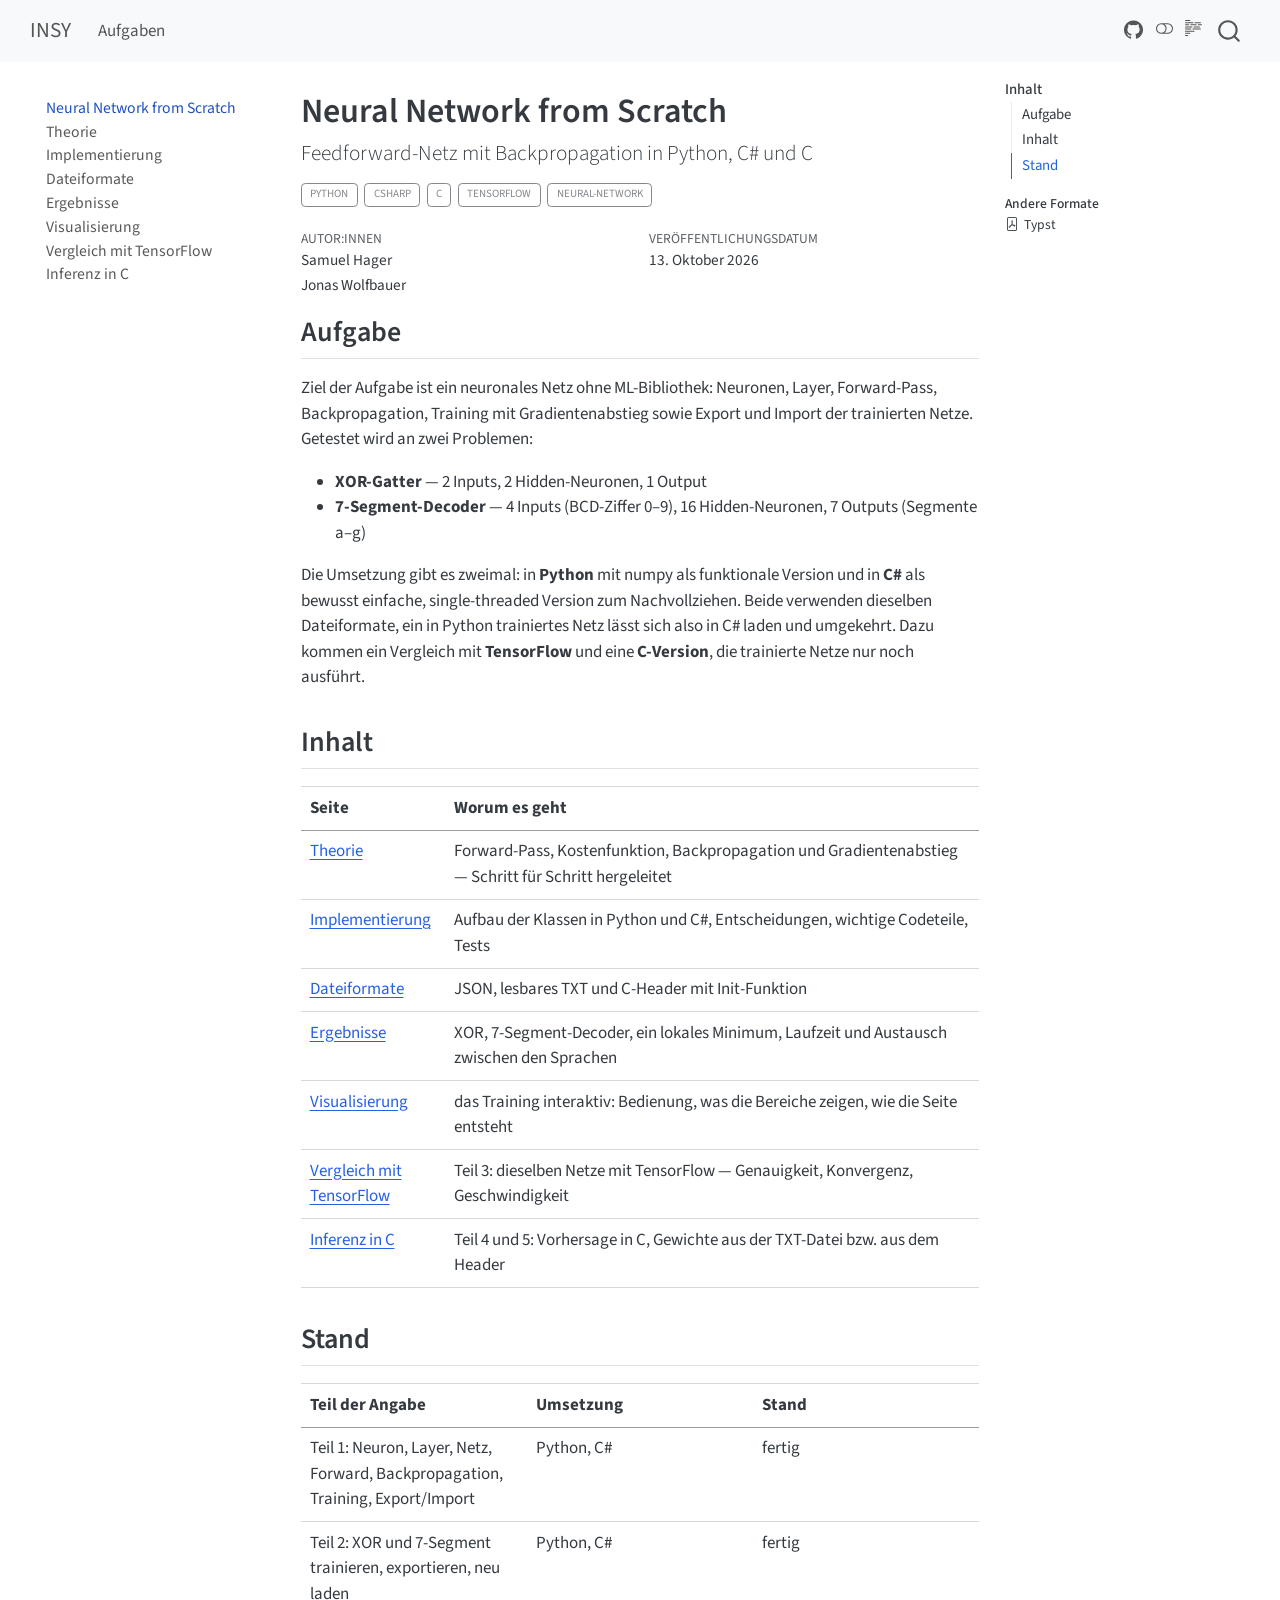
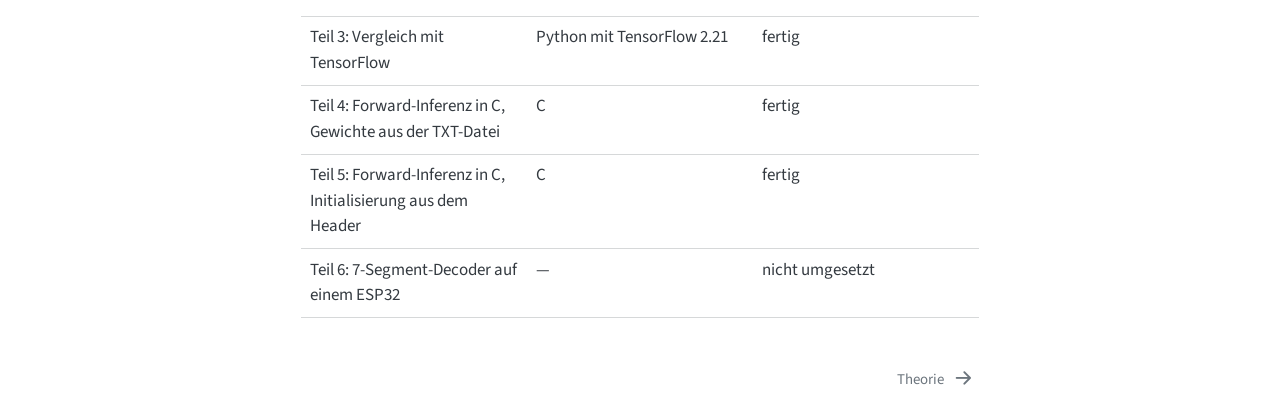
==== commit 293bfdd4: "Built site for gh-pages" ====
--- a/01-neural-network/index.html
+++ b/01-neural-network/index.html
@@ -9,7 +9,7 @@
 <meta name="author" content="Samuel Hager">
 <meta name="author" content="Jonas Wolfbauer">
 
-<title>Neural Network from Scratch – INSY · 5AHITS</title>
+<title>Neural Network from Scratch – INSY</title>
 <style>
 /* Default styles provided by pandoc.
 ** See https://pandoc.org/MANUAL.html#variables-for-html for config info.
@@ -255,7 +255,7 @@
       <div class="navbar-container container-fluid">
       <div class="navbar-brand-container mx-auto">
     <a class="navbar-brand" href="../index.html">
-    <span class="navbar-title">INSY · 5AHITS</span>
+    <span class="navbar-title">INSY</span>
     </a>
   </div>
             <div id="quarto-search" class="" title="Suchen"></div>
@@ -334,6 +334,24 @@
  <span class="menu-text">Ergebnisse</span></a>
   </div>
 </li>
+        <li class="sidebar-item">
+  <div class="sidebar-item-container"> 
+  <a href="../01-neural-network/training-visualisierung.html" class="sidebar-item-text sidebar-link">
+ <span class="menu-text">Visualisierung</span></a>
+  </div>
+</li>
+        <li class="sidebar-item">
+  <div class="sidebar-item-container"> 
+  <a href="../01-neural-network/tensorflow-vergleich.html" class="sidebar-item-text sidebar-link">
+ <span class="menu-text">Vergleich mit TensorFlow</span></a>
+  </div>
+</li>
+        <li class="sidebar-item">
+  <div class="sidebar-item-container"> 
+  <a href="../01-neural-network/c-inferenz.html" class="sidebar-item-text sidebar-link">
+ <span class="menu-text">Inferenz in C</span></a>
+  </div>
+</li>
     </ul>
     </div>
 </nav>
@@ -357,10 +375,12 @@
 <header id="title-block-header" class="quarto-title-block default">
 <div class="quarto-title">
 <h1 class="title">Neural Network from Scratch</h1>
-<p class="subtitle lead">Feedforward-Netz mit Backpropagation in Python und C#</p>
+<p class="subtitle lead">Feedforward-Netz mit Backpropagation in Python, C# und C</p>
   <div class="quarto-categories">
     <div class="quarto-category">python</div>
     <div class="quarto-category">csharp</div>
+    <div class="quarto-category">c</div>
+    <div class="quarto-category">tensorflow</div>
     <div class="quarto-category">neural-network</div>
   </div>
   </div>
@@ -394,12 +414,12 @@
 
 <section id="aufgabe" class="level2">
 <h2 class="anchored" data-anchor-id="aufgabe">Aufgabe</h2>
-<p>Laut Angabe <em>4AHITS_NN_from_scratch</em> bauen wir ein neuronales Netz ohne ML-Bibliothek: Neuronen, Layer, Forward-Pass, Backpropagation, Training mit Gradientenabstieg sowie Export und Import der trainierten Netze. Getestet wird an zwei Problemen:</p>
+<p>Ziel der Aufgabe ist ein neuronales Netz ohne ML-Bibliothek: Neuronen, Layer, Forward-Pass, Backpropagation, Training mit Gradientenabstieg sowie Export und Import der trainierten Netze. Getestet wird an zwei Problemen:</p>
 <ul>
 <li><strong>XOR-Gatter</strong> — 2 Inputs, 2 Hidden-Neuronen, 1 Output</li>
 <li><strong>7-Segment-Decoder</strong> — 4 Inputs (BCD-Ziffer 0–9), 16 Hidden-Neuronen, 7 Outputs (Segmente a–g)</li>
 </ul>
-<p>Die Umsetzung gibt es zweimal: in <strong>Python</strong> mit numpy als funktionale Version und in <strong>C#</strong> als bewusst einfache, single-threaded Version zum Nachvollziehen. Beide verwenden dieselben Dateiformate, ein in Python trainiertes Netz lässt sich also in C# laden und umgekehrt.</p>
+<p>Die Umsetzung gibt es zweimal: in <strong>Python</strong> mit numpy als funktionale Version und in <strong>C#</strong> als bewusst einfache, single-threaded Version zum Nachvollziehen. Beide verwenden dieselben Dateiformate, ein in Python trainiertes Netz lässt sich also in C# laden und umgekehrt. Dazu kommen ein Vergleich mit <strong>TensorFlow</strong> und eine <strong>C-Version</strong>, die trainierte Netze nur noch ausführt.</p>
 </section>
 <section id="inhalt" class="level2">
 <h2 class="anchored" data-anchor-id="inhalt">Inhalt</h2>
@@ -417,15 +437,27 @@
 </tr>
 <tr class="even">
 <td><a href="../01-neural-network/implementierung.html">Implementierung</a></td>
-<td>Aufbau der Klassen, Entscheidungen, wichtige Codeteile, Tests</td>
+<td>Aufbau der Klassen in Python und C#, Entscheidungen, wichtige Codeteile, Tests</td>
 </tr>
 <tr class="odd">
 <td><a href="../01-neural-network/dateiformate.html">Dateiformate</a></td>
-<td>JSON, lesbares TXT und C-Header für die späteren Teile in C und auf dem ESP32</td>
+<td>JSON, lesbares TXT und C-Header mit Init-Funktion</td>
 </tr>
 <tr class="even">
 <td><a href="../01-neural-network/ergebnisse.html">Ergebnisse</a></td>
-<td>XOR, 7-Segment-Decoder, ein lokales Minimum und die interaktive Visualisierung</td>
+<td>XOR, 7-Segment-Decoder, ein lokales Minimum, Laufzeit und Austausch zwischen den Sprachen</td>
+</tr>
+<tr class="odd">
+<td><a href="../01-neural-network/training-visualisierung.html">Visualisierung</a></td>
+<td>das Training interaktiv: Bedienung, was die Bereiche zeigen, wie die Seite entsteht</td>
+</tr>
+<tr class="even">
+<td><a href="../01-neural-network/tensorflow-vergleich.html">Vergleich mit TensorFlow</a></td>
+<td>Teil 3: dieselben Netze mit TensorFlow — Genauigkeit, Konvergenz, Geschwindigkeit</td>
+</tr>
+<tr class="odd">
+<td><a href="../01-neural-network/c-inferenz.html">Inferenz in C</a></td>
+<td>Teil 4 und 5: Vorhersage in C, Gewichte aus der TXT-Datei bzw. aus dem Header</td>
 </tr>
 </tbody>
 </table>
@@ -441,25 +473,40 @@
 <thead>
 <tr class="header">
 <th>Teil der Angabe</th>
-<th>Python</th>
-<th>C#</th>
+<th>Umsetzung</th>
+<th>Stand</th>
 </tr>
 </thead>
 <tbody>
 <tr class="odd">
-<td>Teil 1: Neuron, Layer, Netz, Forward, Backpropagation, Training</td>
+<td>Teil 1: Neuron, Layer, Netz, Forward, Backpropagation, Training, Export/Import</td>
+<td>Python, C#</td>
 <td>fertig</td>
-<td>in Arbeit</td>
 </tr>
 <tr class="even">
-<td>Teil 1: Export/Import JSON, TXT, C-Header</td>
+<td>Teil 2: XOR und 7-Segment trainieren, exportieren, neu laden</td>
+<td>Python, C#</td>
 <td>fertig</td>
-<td>in Arbeit</td>
 </tr>
 <tr class="odd">
-<td>Teil 2: XOR und 7-Segment trainieren, exportieren, neu laden</td>
+<td>Teil 3: Vergleich mit TensorFlow</td>
+<td>Python mit TensorFlow 2.21</td>
 <td>fertig</td>
-<td>in Arbeit</td>
+</tr>
+<tr class="even">
+<td>Teil 4: Forward-Inferenz in C, Gewichte aus der TXT-Datei</td>
+<td>C</td>
+<td>fertig</td>
+</tr>
+<tr class="odd">
+<td>Teil 5: Forward-Inferenz in C, Initialisierung aus dem Header</td>
+<td>C</td>
+<td>fertig</td>
+</tr>
+<tr class="even">
+<td>Teil 6: 7-Segment-Decoder auf einem ESP32</td>
+<td>—</td>
+<td>nicht umgesetzt</td>
 </tr>
 </tbody>
 </table>
